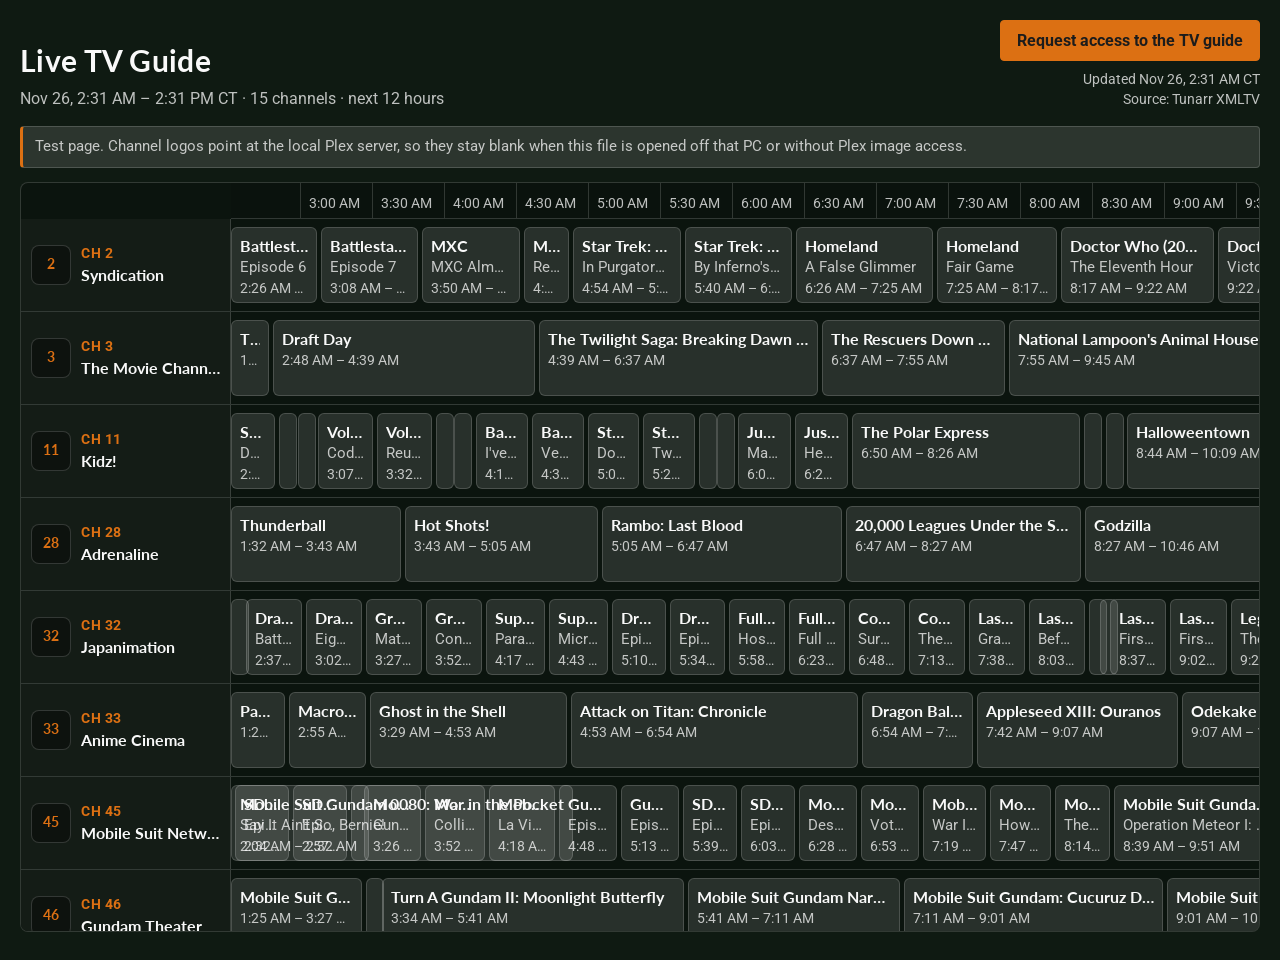
==== guide.html @ b3921cb5 "Update TV guide (.nojekyll, guide.html, guide.js, guide.json, index.html, squeetee-theme.css)" ====
<!DOCTYPE html>
<html lang="en">
<head>
  <meta charset="UTF-8">
  <meta name="viewport" content="width=device-width, initial-scale=1, viewport-fit=cover">
  <title>Live TV Guide — Squeetee</title>
  <link rel="stylesheet" href="https://fonts.googleapis.com/css?family=Lato:400,700|Roboto:400,500,700&display=swap">
  <link rel="stylesheet" href="squeetee-theme.css">
  <style>
    body { padding: 20px 20px 28px; }
    header {
      display: flex;
      justify-content: space-between;
      align-items: flex-end;
      gap: 16px;
      margin: 0 0 16px;
      flex-wrap: wrap;
    }
    .header-main { min-width: 0; }
    h1 {
      margin: 0 0 4px;
      font-size: 30px;
      letter-spacing: 0.01em;
    }
    .sub { color: var(--sq-text-muted); font-size: 16px; font-family: var(--sq-font-body); }
    .header-actions {
      display: flex;
      flex-direction: column;
      align-items: flex-end;
      gap: 8px;
    }
    .stamp {
      color: var(--sq-text-muted);
      font-size: 14px;
      text-align: right;
    }
    .note {
      margin: 0 0 14px;
      padding: 9px 12px;
      border: 1px solid var(--sq-line);
      border-left: 3px solid var(--sq-accent);
      background: var(--sq-surface);
      color: var(--sq-text-muted);
      font-size: 15px;
      border-radius: 4px;
    }
    .err { padding: 24px; color: #f1c0b0; }
    .guide-wrap {
      border: 1px solid var(--sq-line);
      border-radius: 8px;
      overflow: auto;
      -webkit-overflow-scrolling: touch;
      overscroll-behavior: contain;
      background: rgba(0, 0, 0, 0.22);
      max-height: calc(100vh - 150px);
    }
    .guide { position: relative; min-width: 100%; }
    .times {
      position: sticky;
      top: 0;
      z-index: 3;
      display: flex;
      margin-left: var(--ch-w);
      height: 36px;
      background: #0a120d;
      border-bottom: 1px solid var(--sq-line);
    }
    .tmark {
      flex: none;
      border-left: 1px solid var(--sq-line);
      color: var(--sq-text-muted);
      font-size: 14px;
      padding: 10px 0 0 8px;
      white-space: nowrap;
    }
    .row {
      display: flex;
      min-height: var(--row-h);
      border-bottom: 1px solid var(--sq-line);
    }
    .ch {
      position: sticky;
      left: 0;
      z-index: 2;
      flex: none;
      width: var(--ch-w);
      display: flex;
      align-items: center;
      gap: 10px;
      padding: 8px 10px;
      background: #141c16;
      border-right: 1px solid var(--sq-line);
    }
    .logo {
      width: 40px;
      height: 40px;
      flex: none;
      border-radius: 8px;
      background: rgba(0, 0, 0, 0.35);
      border: 1px solid var(--sq-line);
      display: grid;
      place-items: center;
      overflow: hidden;
      color: var(--sq-accent);
      font-family: var(--sq-font-display);
      font-weight: 700;
      font-size: 14px;
    }
    .logo img { width: 100%; height: 100%; object-fit: contain; display: none; }
    .ch-meta { min-width: 0; }
    .ch-num {
      color: var(--sq-accent);
      font-size: 14px;
      font-weight: 700;
      letter-spacing: 0.04em;
    }
    .ch-name {
      font-family: var(--sq-font-display);
      font-weight: 700;
      font-size: 16px;
      white-space: nowrap;
      overflow: hidden;
      text-overflow: ellipsis;
    }
    .track { position: relative; flex: none; height: var(--row-h); }
    .prog {
      position: absolute;
      top: 8px;
      bottom: 8px;
      padding: 6px 8px;
      border-radius: 6px;
      background: var(--sq-surface);
      border: 1px solid var(--sq-line);
      overflow: hidden;
      min-width: 8px;
    }
    .prog.now {
      background: var(--sq-accent-dim);
      border-color: var(--sq-accent);
    }
    .prog .t {
      font-family: var(--sq-font-display);
      font-weight: 700;
      font-size: 16px;
      white-space: nowrap;
      overflow: hidden;
      text-overflow: ellipsis;
    }
    .prog .e {
      color: var(--sq-text-muted);
      font-size: 15px;
      white-space: nowrap;
      overflow: hidden;
      text-overflow: ellipsis;
    }
    .prog .when {
      color: var(--sq-text-muted);
      font-size: 14px;
      white-space: nowrap;
      overflow: hidden;
      text-overflow: ellipsis;
    }
    .nowline {
      position: absolute;
      top: 36px;
      bottom: 0;
      width: 2px;
      background: var(--sq-accent);
      z-index: 1;
      pointer-events: none;
    }
    .nowline::before {
      content: "";
      position: absolute;
      top: -5px;
      left: -4px;
      width: 10px;
      height: 10px;
      border-radius: 50%;
      background: var(--sq-accent);
    }
    :root { --ch-w: 210px; --px-min: 2.4px; --row-h: 92px; }
    @media (max-width: 480px) {
      body { padding: 12px; }
      h1 { font-size: 26px; }
      :root { --ch-w: 168px; --row-h: 92px; }
      .guide-wrap { max-height: calc(100vh - 170px); max-height: calc(100dvh - 170px); }
    }
  </style>
</head>
<body class="guide-full">
  <header>
    <div class="header-main">
      <h1>Live TV Guide</h1>
      <div class="sub" id="window-label">Loading schedule…</div>
    </div>
    <div class="header-actions">
      <a class="sq-btn" href="mailto:squeetee@gmail.com?subject=Requesting%20Plex%20TV%20guide%20access&amp;body=Hi%20Squeetee%2C%20I%27d%20like%20access%20to%20your%20Plex%20TV%20guide.%20My%20name%3A%20">Request access to the TV guide</a>
      <div class="stamp" id="stamp"></div>
    </div>
  </header>
  <p class="note">Test page. Channel logos point at the local Plex server, so they stay blank when this file is opened off that PC or without Plex image access.</p>
  <div id="root"></div>
  <script>
    function pad(n) { return String(n).padStart(2, "0"); }
    function parseTs(value) { return new Date(value); }
    function formatClock(date) {
      let h = date.getHours();
      const m = pad(date.getMinutes());
      const ampm = h >= 12 ? "PM" : "AM";
      h = h % 12 || 12;
      return h + ":" + m + " " + ampm;
    }
    function formatShort(date) {
      const months = ["Jan","Feb","Mar","Apr","May","Jun","Jul","Aug","Sep","Oct","Nov","Dec"];
      return months[date.getMonth()] + " " + date.getDate() + ", " + formatClock(date);
    }
    function minutesBetween(a, b) { return (b.getTime() - a.getTime()) / 60000; }
    function esc(text) {
      return String(text == null ? "" : text)
        .replace(/&/g, "&amp;").replace(/</g, "&lt;").replace(/>/g, "&gt;").replace(/"/g, "&quot;");
    }

    function render(data) {
      const root = document.getElementById("root");
      if (!data || !Array.isArray(data.channels)) {
        root.innerHTML = '<div class="err">Could not load guide data.</div>';
        return;
      }
      const start = parseTs(data.window_start);
      const end = parseTs(data.window_end);
      const now = new Date();
      const totalMin = Math.max(minutesBetween(start, end), 1);
      const pxMin = parseFloat(getComputedStyle(document.documentElement).getPropertyValue("--px-min")) || 2.4;
      const width = totalMin * pxMin;

      document.getElementById("window-label").textContent =
        formatShort(start) + " – " + formatClock(end) + " CT · " +
        data.channel_count + " channels · next " + data.window_hours + " hours";
      document.getElementById("stamp").innerHTML =
        "Updated " + formatShort(parseTs(data.generated_at)) + " CT<br>Source: Tunarr XMLTV";

      const marks = [];
      const cursor = new Date(start);
      cursor.setMinutes(cursor.getMinutes() < 30 ? 0 : 30, 0, 0);
      if (cursor < start) cursor.setMinutes(cursor.getMinutes() + 30);
      while (cursor < end) {
        const left = minutesBetween(start, cursor) * pxMin;
        marks.push('<div class="tmark" style="width:' + (30 * pxMin) + 'px;margin-left:' +
          (marks.length ? 0 : left) + 'px">' + formatClock(cursor) + "</div>");
        cursor.setMinutes(cursor.getMinutes() + 30);
      }

      const rows = data.channels.map(function (ch) {
        const blocks = (ch.programmes || []).map(function (p) {
          const pStart = parseTs(p.start);
          const pStop = parseTs(p.stop);
          const leftMin = Math.max(0, minutesBetween(start, pStart));
          const rightMin = Math.min(totalMin, minutesBetween(start, pStop));
          const w = Math.max(rightMin - leftMin, 0.5);
          const isNow = now >= pStart && now < pStop;
          const episode = p.episode_title ? '<div class="e">' + esc(p.episode_title) + "</div>" : "";
          return '<div class="prog' + (isNow ? " now" : "") + '" style="left:' +
            (leftMin * pxMin) + "px;width:" + (w * pxMin - 4) + 'px">' +
            '<div class="t">' + esc(p.title) + "</div>" + episode +
            '<div class="when">' + formatClock(pStart) + " – " + formatClock(pStop) + "</div></div>";
        }).join("");
        const logo = "";
        return '<div class="row"><div class="ch">' +
          '<div class="logo"><span>' + esc(ch.number == null ? "" : ch.number) + "</span>" + logo + "</div>" +
          '<div class="ch-meta"><div class="ch-num">CH ' + esc(ch.number == null ? "—" : ch.number) + "</div>" +
          '<div class="ch-name">' + esc(ch.name) + "</div></div></div>" +
          '<div class="track" style="width:' + width + 'px">' + blocks + "</div></div>";
      }).join("");

      const nowLeft = minutesBetween(start, now) * pxMin;
      const nowline = (now >= start && now <= end)
        ? '<div class="nowline" style="left:calc(var(--ch-w) + ' + nowLeft + 'px)"></div>'
        : "";

      root.innerHTML = '<div class="guide-wrap"><div class="guide" style="width:calc(var(--ch-w) + ' + width + 'px)">' +
        '<div class="times">' + marks.join("") + "</div>" + rows + nowline + "</div></div>";

      root.querySelectorAll(".logo img").forEach(function (img) {
        img.onload = function () {
          img.style.display = "block";
          const fallback = img.parentElement.querySelector("span");
          if (fallback) fallback.style.display = "none";
        };
        img.onerror = function () { img.remove(); };
        img.src = img.getAttribute("data-src");
      });
    }

    async function loadData() {
      try {
        const response = await fetch("guide.json?t=" + Date.now(), { cache: "no-store" });
        if (response.ok) return await response.json();
      } catch (e) {}
      if (window.GUIDE_DATA) return window.GUIDE_DATA;
      await new Promise(function (resolve, reject) {
        const script = document.createElement("script");
        script.src = "guide.js?t=" + Date.now();
        script.onload = resolve;
        script.onerror = reject;
        document.head.appendChild(script);
      });
      return window.GUIDE_DATA;
    }

    function refresh() {
      loadData().then(function (data) {
        if (data) window.GUIDE_DATA = data;
        render(data);
      }).catch(function () {
        if (!document.querySelector(".guide")) {
          document.getElementById("root").innerHTML = '<div class="err">Could not load guide.json or guide.js.</div>';
        }
      });
    }
    refresh();
    setInterval(refresh, 60000);
  </script>
</body>
</html>
---- squeetee-theme.css ----
/* Squeetee theme — colors and type from www.squeetee.com (Google Sites theme, Nov 2026). */
:root {
  --sq-bg: #0F1A12;
  --sq-surface: rgba(255, 255, 255, 0.12);
  --sq-surface-strong: rgba(255, 255, 255, 0.2);
  --sq-outline: rgba(255, 255, 255, 0.32);
  --sq-line: rgba(255, 255, 255, 0.16);
  --sq-text: #F9F9F9;
  --sq-text-muted: rgba(249, 249, 249, 0.75);
  --sq-ink: #1C1C1C;
  --sq-accent: #DC7013;
  --sq-accent-dim: rgba(220, 112, 19, 0.22);
  --sq-brown: #734332;
  --sq-warm: #F1E1DD;
  --sq-font-body: Roboto, "Segoe UI", Helvetica, Arial, sans-serif;
  --sq-font-display: Lato, "Segoe UI", Helvetica, Arial, sans-serif;
}

* { box-sizing: border-box; }

html, body {
  margin: 0;
  background: var(--sq-bg);
  color: var(--sq-text);
  font-family: var(--sq-font-body);
  font-weight: 400;
  font-size: 14px;
  line-height: 1.45;
}

h1, h2, .display {
  font-family: var(--sq-font-display);
  font-weight: 700;
  color: var(--sq-text);
}

a { color: var(--sq-accent); }

.sq-btn {
  display: inline-block;
  background: var(--sq-accent);
  color: var(--sq-ink);
  border: 1px solid var(--sq-accent);
  border-radius: 4px;
  padding: 8px 16px;
  font-family: var(--sq-font-body);
  font-weight: 700;
  font-size: 13px;
  line-height: 1.2;
  text-decoration: none;
  text-align: center;
  white-space: nowrap;
  cursor: pointer;
}
.sq-btn:hover,
.sq-btn:focus {
  filter: brightness(1.08);
  outline: 2px solid var(--sq-warm);
  outline-offset: 2px;
}
.sq-btn-sm {
  padding: 5px 10px;
  font-size: 11px;
  letter-spacing: 0.01em;
}

/* Full 12-hour guide only (body.guide-full). Compact widget is unaffected. */
body.guide-full {
  font-size: 17px;
  line-height: 1.45;
}
body.guide-full .sq-btn {
  font-size: 16px;
  padding: 10px 16px;
}
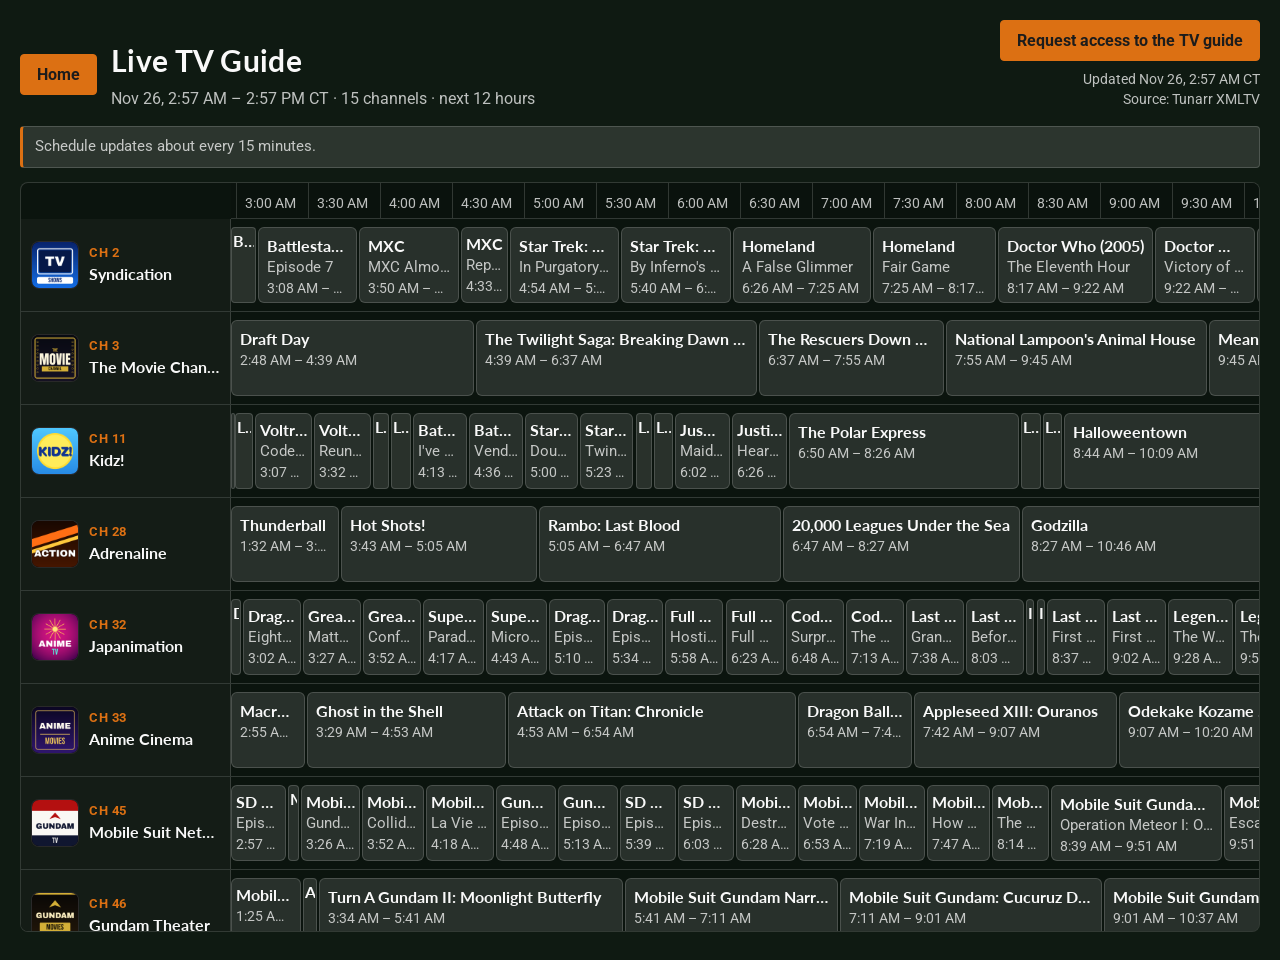
==== commit 1c30ffd7: "Update TV guide (guide.html, guide.js, guide.json, index.html, logos/15 files)" ====
--- a/guide.html
+++ b/guide.html
@@ -17,6 +17,13 @@
       flex-wrap: wrap;
     }
     .header-main { min-width: 0; }
+    .title-row {
+      display: flex;
+      align-items: center;
+      gap: 14px;
+      min-width: 0;
+    }
+    .title-stack { min-width: 0; }
     h1 {
       margin: 0 0 4px;
       font-size: 30px;
@@ -92,8 +99,8 @@
       border-right: 1px solid var(--sq-line);
     }
     .logo {
-      width: 40px;
-      height: 40px;
+      width: 48px;
+      height: 48px;
       flex: none;
       border-radius: 8px;
       background: rgba(0, 0, 0, 0.35);
@@ -107,10 +114,11 @@
       font-size: 14px;
     }
     .logo img { width: 100%; height: 100%; object-fit: contain; display: none; }
+    .logo.has-img { background: #000; }
     .ch-meta { min-width: 0; }
     .ch-num {
       color: var(--sq-accent);
-      font-size: 14px;
+      font-size: 13px;
       font-weight: 700;
       letter-spacing: 0.04em;
     }
@@ -122,22 +130,33 @@
       overflow: hidden;
       text-overflow: ellipsis;
     }
-    .track { position: relative; flex: none; height: var(--row-h); }
+    .track { position: relative; flex: none; height: var(--row-h); overflow: hidden; }
     .prog {
       position: absolute;
       top: 8px;
       bottom: 8px;
+      box-sizing: border-box;
       padding: 6px 8px;
       border-radius: 6px;
       background: var(--sq-surface);
       border: 1px solid var(--sq-line);
       overflow: hidden;
-      min-width: 8px;
+      min-width: 0;
+      max-width: 100%;
     }
     .prog.now {
       background: var(--sq-accent-dim);
       border-color: var(--sq-accent);
     }
+    .prog.tight { padding: 4px 4px; }
+    .prog.tiny {
+      padding: 2px 2px;
+      border-width: 0;
+      border-radius: 4px;
+      box-shadow: inset 0 0 0 1px var(--sq-line);
+    }
+    .prog.tiny.now { box-shadow: inset 0 0 0 1px var(--sq-accent); }
+    .prog.tiny .e, .prog.tiny .when { display: none; }
     .prog .t {
       font-family: var(--sq-font-display);
       font-weight: 700;
@@ -185,21 +204,27 @@
       h1 { font-size: 26px; }
       :root { --ch-w: 168px; --row-h: 92px; }
       .guide-wrap { max-height: calc(100vh - 170px); max-height: calc(100dvh - 170px); }
+      .title-row { align-items: flex-start; }
     }
   </style>
 </head>
 <body class="guide-full">
   <header>
     <div class="header-main">
-      <h1>Live TV Guide</h1>
-      <div class="sub" id="window-label">Loading schedule…</div>
+      <div class="title-row">
+        <a class="sq-btn" href="https://www.squeetee.com">Home</a>
+        <div class="title-stack">
+          <h1>Live TV Guide</h1>
+          <div class="sub" id="window-label">Loading schedule…</div>
+        </div>
+      </div>
     </div>
     <div class="header-actions">
       <a class="sq-btn" href="mailto:squeetee@gmail.com?subject=Requesting%20Plex%20TV%20guide%20access&amp;body=Hi%20Squeetee%2C%20I%27d%20like%20access%20to%20your%20Plex%20TV%20guide.%20My%20name%3A%20">Request access to the TV guide</a>
       <div class="stamp" id="stamp"></div>
     </div>
   </header>
-  <p class="note">Test page. Channel logos point at the local Plex server, so they stay blank when this file is opened off that PC or without Plex image access.</p>
+  <p class="note">Schedule updates about every 15 minutes.</p>
   <div id="root"></div>
   <script>
     function pad(n) { return String(n).padStart(2, "0"); }
@@ -219,6 +244,9 @@
     function esc(text) {
       return String(text == null ? "" : text)
         .replace(/&/g, "&amp;").replace(/</g, "&lt;").replace(/>/g, "&gt;").replace(/"/g, "&quot;");
+    }
+    function isPublicLogo(value) {
+      return typeof value === "string" && /^logos\/\d+\.(png|jpe?g|gif|webp)$/i.test(value);
     }
 
     function render(data) {
@@ -233,6 +261,7 @@
       const totalMin = Math.max(minutesBetween(start, end), 1);
       const pxMin = parseFloat(getComputedStyle(document.documentElement).getPropertyValue("--px-min")) || 2.4;
       const width = totalMin * pxMin;
+      const gap = 2;
 
       document.getElementById("window-label").textContent =
         formatShort(start) + " – " + formatClock(end) + " CT · " +
@@ -257,18 +286,32 @@
           const pStop = parseTs(p.stop);
           const leftMin = Math.max(0, minutesBetween(start, pStart));
           const rightMin = Math.min(totalMin, minutesBetween(start, pStop));
-          const w = Math.max(rightMin - leftMin, 0.5);
+          const spanMin = Math.max(rightMin - leftMin, 0);
+          if (spanMin <= 0) return "";
+          const leftPx = leftMin * pxMin;
+          const widthPx = Math.max(spanMin * pxMin - gap, 0);
+          if (widthPx <= 0) return "";
           const isNow = now >= pStart && now < pStop;
-          const episode = p.episode_title ? '<div class="e">' + esc(p.episode_title) + "</div>" : "";
-          return '<div class="prog' + (isNow ? " now" : "") + '" style="left:' +
-            (leftMin * pxMin) + "px;width:" + (w * pxMin - 4) + 'px">' +
-            '<div class="t">' + esc(p.title) + "</div>" + episode +
-            '<div class="when">' + formatClock(pStart) + " – " + formatClock(pStop) + "</div></div>";
+          let cls = "prog" + (isNow ? " now" : "");
+          if (widthPx < 28) cls += " tiny";
+          else if (widthPx < 72) cls += " tight";
+          const episode = (p.episode_title && widthPx >= 28)
+            ? '<div class="e">' + esc(p.episode_title) + "</div>" : "";
+          const when = widthPx >= 28
+            ? '<div class="when">' + formatClock(pStart) + " – " + formatClock(pStop) + "</div>" : "";
+          const tip = p.title + (p.episode_title ? " — " + p.episode_title : "") +
+            " (" + formatClock(pStart) + " – " + formatClock(pStop) + ")";
+          return '<div class="' + cls + '" title="' + esc(tip) + '" style="left:' +
+            leftPx + "px;width:" + widthPx + 'px">' +
+            '<div class="t">' + esc(p.title) + "</div>" + episode + when + "</div>";
         }).join("");
-        const logo = "";
+        const num = ch.number == null ? "" : String(ch.number);
+        const logoImg = isPublicLogo(ch.logo)
+          ? '<img alt="' + esc((ch.name || "Channel") + " logo") + '" data-src="' + esc(ch.logo) + '">'
+          : "";
         return '<div class="row"><div class="ch">' +
-          '<div class="logo"><span>' + esc(ch.number == null ? "" : ch.number) + "</span>" + logo + "</div>" +
-          '<div class="ch-meta"><div class="ch-num">CH ' + esc(ch.number == null ? "—" : ch.number) + "</div>" +
+          '<div class="logo"><span>' + esc(num) + "</span>" + logoImg + "</div>" +
+          '<div class="ch-meta"><div class="ch-num">CH ' + esc(num || "—") + "</div>" +
           '<div class="ch-name">' + esc(ch.name) + "</div></div></div>" +
           '<div class="track" style="width:' + width + 'px">' + blocks + "</div></div>";
       }).join("");
@@ -284,6 +327,7 @@
       root.querySelectorAll(".logo img").forEach(function (img) {
         img.onload = function () {
           img.style.display = "block";
+          img.parentElement.classList.add("has-img");
           const fallback = img.parentElement.querySelector("span");
           if (fallback) fallback.style.display = "none";
         };
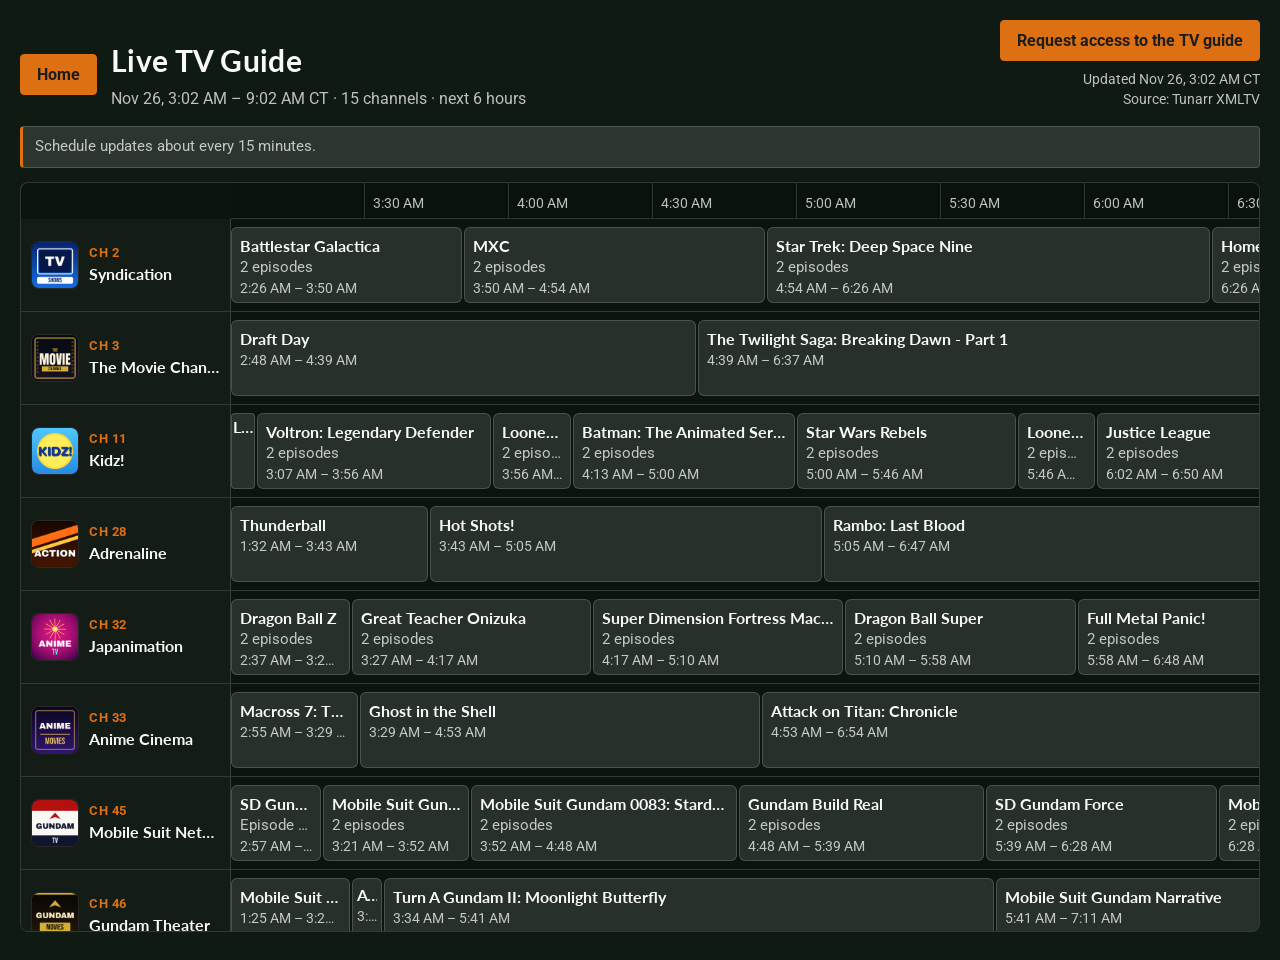
==== commit 82cadd1a: "Update TV guide (guide.html, guide.js, guide.json, index.html, squeetee-theme.css)" ====
--- a/guide.html
+++ b/guide.html
@@ -198,7 +198,7 @@
       border-radius: 50%;
       background: var(--sq-accent);
     }
-    :root { --ch-w: 210px; --px-min: 2.4px; --row-h: 92px; }
+    :root { --ch-w: 210px; --px-min: 4.8px; --row-h: 92px; }
     @media (max-width: 480px) {
       body { padding: 12px; }
       h1 { font-size: 26px; }
@@ -248,6 +248,40 @@
     function isPublicLogo(value) {
       return typeof value === "string" && /^logos\/\d+\.(png|jpe?g|gif|webp)$/i.test(value);
     }
+    function mergeProgrammes(programmes) {
+      const items = (programmes || []).slice().sort(function (a, b) {
+        return parseTs(a.start) - parseTs(b.start);
+      });
+      const merged = [];
+      items.forEach(function (p) {
+        const last = merged[merged.length - 1];
+        const gap = last ? minutesBetween(parseTs(last.stop), parseTs(p.start)) : 99;
+        if (last && last.title === p.title && gap >= -0.25 && gap <= 1) {
+          last.stop = p.stop;
+          last.parts.push(p);
+        } else {
+          merged.push({ title: p.title, start: p.start, stop: p.stop, parts: [p] });
+        }
+      });
+      return merged;
+    }
+    function episodeLabel(p) {
+      return ((p && p.episode_title) || "").trim();
+    }
+    function mergedTooltip(block) {
+      const parts = block.parts || [];
+      const when = formatClock(parseTs(block.start)) + " – " + formatClock(parseTs(block.stop));
+      if (parts.length <= 1) {
+        const ep = episodeLabel(parts[0] || {});
+        return block.title + (ep ? " — " + ep : "") + " (" + when + ")";
+      }
+      const eps = parts.map(episodeLabel).filter(Boolean);
+      let detail = parts.length + " episodes";
+      if (eps.length) {
+        detail += ": " + eps[0] + (eps.length > 1 ? " – " + eps[eps.length - 1] : "");
+      }
+      return block.title + " — " + detail + " (" + when + ")";
+    }
 
     function render(data) {
       const root = document.getElementById("root");
@@ -259,7 +293,7 @@
       const end = parseTs(data.window_end);
       const now = new Date();
       const totalMin = Math.max(minutesBetween(start, end), 1);
-      const pxMin = parseFloat(getComputedStyle(document.documentElement).getPropertyValue("--px-min")) || 2.4;
+      const pxMin = parseFloat(getComputedStyle(document.documentElement).getPropertyValue("--px-min")) || 4.8;
       const width = totalMin * pxMin;
       const gap = 2;
 
@@ -281,7 +315,7 @@
       }
 
       const rows = data.channels.map(function (ch) {
-        const blocks = (ch.programmes || []).map(function (p) {
+        const blocks = mergeProgrammes(ch.programmes).map(function (p) {
           const pStart = parseTs(p.start);
           const pStop = parseTs(p.stop);
           const leftMin = Math.max(0, minutesBetween(start, pStart));
@@ -295,15 +329,20 @@
           let cls = "prog" + (isNow ? " now" : "");
           if (widthPx < 28) cls += " tiny";
           else if (widthPx < 72) cls += " tight";
-          const episode = (p.episode_title && widthPx >= 28)
-            ? '<div class="e">' + esc(p.episode_title) + "</div>" : "";
+          const parts = p.parts || [];
+          let episodeHtml = "";
+          if (widthPx >= 28) {
+            if (parts.length > 1) {
+              episodeHtml = '<div class="e">' + esc(parts.length + " episodes") + "</div>";
+            } else if (episodeLabel(parts[0] || p)) {
+              episodeHtml = '<div class="e">' + esc(episodeLabel(parts[0] || p)) + "</div>";
+            }
+          }
           const when = widthPx >= 28
             ? '<div class="when">' + formatClock(pStart) + " – " + formatClock(pStop) + "</div>" : "";
-          const tip = p.title + (p.episode_title ? " — " + p.episode_title : "") +
-            " (" + formatClock(pStart) + " – " + formatClock(pStop) + ")";
-          return '<div class="' + cls + '" title="' + esc(tip) + '" style="left:' +
+          return '<div class="' + cls + '" title="' + esc(mergedTooltip(p)) + '" style="left:' +
             leftPx + "px;width:" + widthPx + 'px">' +
-            '<div class="t">' + esc(p.title) + "</div>" + episode + when + "</div>";
+            '<div class="t">' + esc(p.title) + "</div>" + episodeHtml + when + "</div>";
         }).join("");
         const num = ch.number == null ? "" : String(ch.number);
         const logoImg = isPublicLogo(ch.logo)
--- a/squeetee-theme.css
+++ b/squeetee-theme.css
@@ -64,7 +64,7 @@
   letter-spacing: 0.01em;
 }
 
-/* Full 12-hour guide only (body.guide-full). Compact widget is unaffected. */
+/* Full 6-hour guide only (body.guide-full). Compact widget is unaffected. */
 body.guide-full {
   font-size: 17px;
   line-height: 1.45;
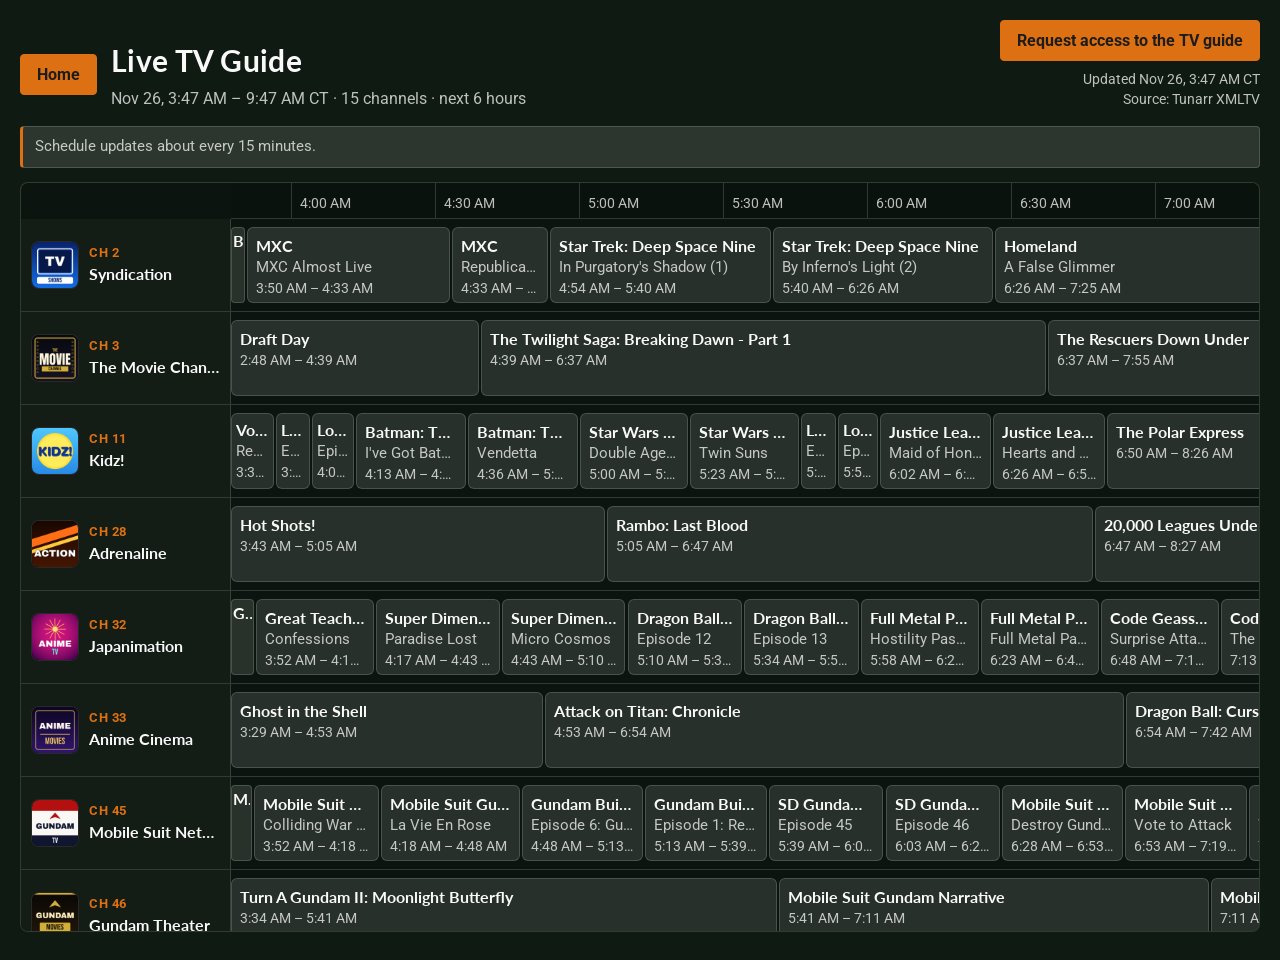
==== commit f48593df: "Update TV guide (guide.html, guide.js, guide.json, index.html)" ====
--- a/guide.html
+++ b/guide.html
@@ -157,27 +157,29 @@
     }
     .prog.tiny.now { box-shadow: inset 0 0 0 1px var(--sq-accent); }
     .prog.tiny .e, .prog.tiny .when { display: none; }
+    .prog .t,
+    .prog .e,
+    .prog .when {
+      display: block;
+      min-width: 0;
+      max-width: 100%;
+      width: 100%;
+      overflow: hidden;
+      text-overflow: ellipsis;
+      white-space: nowrap;
+    }
     .prog .t {
       font-family: var(--sq-font-display);
       font-weight: 700;
       font-size: 16px;
-      white-space: nowrap;
-      overflow: hidden;
-      text-overflow: ellipsis;
     }
     .prog .e {
       color: var(--sq-text-muted);
       font-size: 15px;
-      white-space: nowrap;
-      overflow: hidden;
-      text-overflow: ellipsis;
     }
     .prog .when {
       color: var(--sq-text-muted);
       font-size: 14px;
-      white-space: nowrap;
-      overflow: hidden;
-      text-overflow: ellipsis;
     }
     .nowline {
       position: absolute;
@@ -248,39 +250,17 @@
     function isPublicLogo(value) {
       return typeof value === "string" && /^logos\/\d+\.(png|jpe?g|gif|webp)$/i.test(value);
     }
-    function mergeProgrammes(programmes) {
-      const items = (programmes || []).slice().sort(function (a, b) {
-        return parseTs(a.start) - parseTs(b.start);
-      });
-      const merged = [];
-      items.forEach(function (p) {
-        const last = merged[merged.length - 1];
-        const gap = last ? minutesBetween(parseTs(last.stop), parseTs(p.start)) : 99;
-        if (last && last.title === p.title && gap >= -0.25 && gap <= 1) {
-          last.stop = p.stop;
-          last.parts.push(p);
-        } else {
-          merged.push({ title: p.title, start: p.start, stop: p.stop, parts: [p] });
-        }
-      });
-      return merged;
-    }
     function episodeLabel(p) {
       return ((p && p.episode_title) || "").trim();
     }
-    function mergedTooltip(block) {
-      const parts = block.parts || [];
-      const when = formatClock(parseTs(block.start)) + " – " + formatClock(parseTs(block.stop));
-      if (parts.length <= 1) {
-        const ep = episodeLabel(parts[0] || {});
-        return block.title + (ep ? " — " + ep : "") + " (" + when + ")";
-      }
-      const eps = parts.map(episodeLabel).filter(Boolean);
-      let detail = parts.length + " episodes";
-      if (eps.length) {
-        detail += ": " + eps[0] + (eps.length > 1 ? " – " + eps[eps.length - 1] : "");
-      }
-      return block.title + " — " + detail + " (" + when + ")";
+    function programmeTooltip(p, pStart, pStop) {
+      const lines = [p.title || "Untitled"];
+      const ep = episodeLabel(p);
+      if (ep) lines.push(ep);
+      lines.push(formatClock(pStart) + " – " + formatClock(pStop) + " CT");
+      const desc = ((p && (p.description || p.desc)) || "").trim();
+      if (desc) lines.push(desc);
+      return lines.join("\n");
     }
 
     function render(data) {
@@ -315,7 +295,7 @@
       }
 
       const rows = data.channels.map(function (ch) {
-        const blocks = mergeProgrammes(ch.programmes).map(function (p) {
+        const blocks = (ch.programmes || []).map(function (p) {
           const pStart = parseTs(p.start);
           const pStop = parseTs(p.stop);
           const leftMin = Math.max(0, minutesBetween(start, pStart));
@@ -329,18 +309,12 @@
           let cls = "prog" + (isNow ? " now" : "");
           if (widthPx < 28) cls += " tiny";
           else if (widthPx < 72) cls += " tight";
-          const parts = p.parts || [];
-          let episodeHtml = "";
-          if (widthPx >= 28) {
-            if (parts.length > 1) {
-              episodeHtml = '<div class="e">' + esc(parts.length + " episodes") + "</div>";
-            } else if (episodeLabel(parts[0] || p)) {
-              episodeHtml = '<div class="e">' + esc(episodeLabel(parts[0] || p)) + "</div>";
-            }
-          }
+          const ep = episodeLabel(p);
+          const episodeHtml = (ep && widthPx >= 28)
+            ? '<div class="e">' + esc(ep) + "</div>" : "";
           const when = widthPx >= 28
             ? '<div class="when">' + formatClock(pStart) + " – " + formatClock(pStop) + "</div>" : "";
-          return '<div class="' + cls + '" title="' + esc(mergedTooltip(p)) + '" style="left:' +
+          return '<div class="' + cls + '" title="' + esc(programmeTooltip(p, pStart, pStop)) + '" style="left:' +
             leftPx + "px;width:" + widthPx + 'px">' +
             '<div class="t">' + esc(p.title) + "</div>" + episodeHtml + when + "</div>";
         }).join("");
